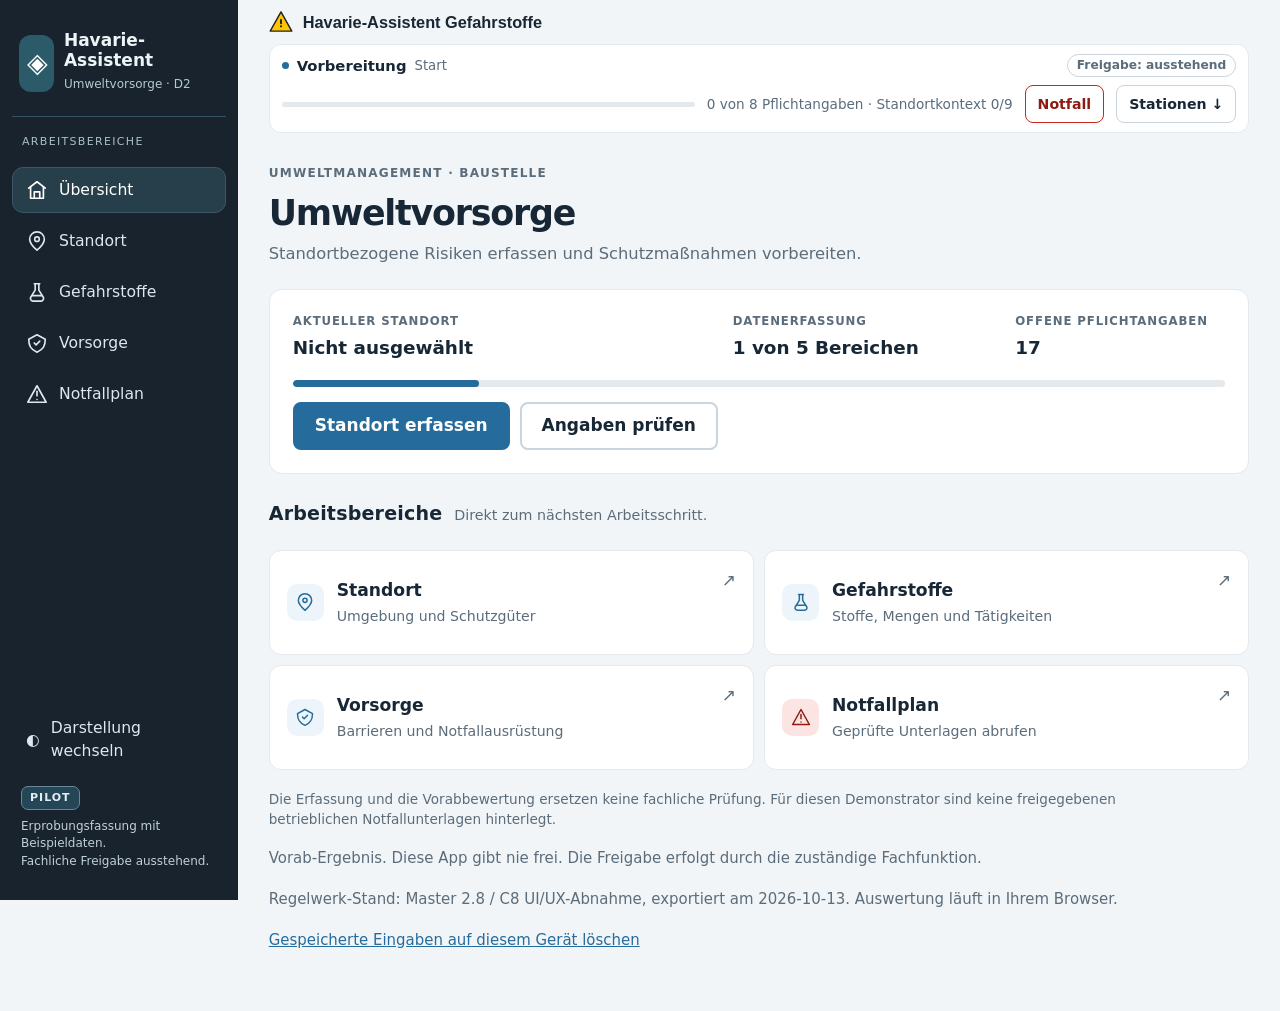
==== assistent-v3/index.html @ 1ba5af74 "Create isolated V3 workspace from technically closed V2 pilot" ====
<!doctype html>
<html lang="de">
<head>
<meta charset="utf-8">
<meta name="viewport" content="width=device-width, initial-scale=1">
<title>Havarie-Assistent Gefahrstoffe</title>
<meta name="description" content="Gefahrstoff-Check vor dem Einsatz auf der Baustelle: Fragen beantworten, Vorab-Ergebnis erhalten. Beispieldaten, keine Freigabe.">
<meta name="robots" content="noindex">
<meta name="color-scheme" content="light dark">
<meta http-equiv="Content-Security-Policy" content="default-src 'none'; script-src 'self' file:; style-src 'self' file: 'unsafe-inline'; img-src 'self' file: data:; connect-src 'self' file:; base-uri 'none'; form-action 'none'">
<link rel="icon" href="data:image/svg+xml,%3Csvg xmlns='http://www.w3.org/2000/svg' viewBox='0 0 100 100'%3E%3Cpath d='M50 8L95 88H5Z' fill='%23FFC500' stroke='%231B1F23' stroke-width='6' stroke-linejoin='round'/%3E%3Crect x='46' y='38' width='8' height='21' rx='3' fill='%231B1F23'/%3E%3Ccircle cx='50' cy='68' r='4.6' fill='%231B1F23'/%3E%3C/svg%3E">
<link rel="stylesheet" href="assets/css/app.css">
<link rel="stylesheet" href="assets/css/industrial.css?v=premium-20261014">
<link rel="stylesheet" href="assets/css/report.css">
</head>
<body>
<div id="app" class="app">
  <aside class="industrial-sidebar" aria-label="Hauptnavigation">
    <div class="industrial-logo"><span class="industrial-logo__mark">◈</span><span><strong>Havarie-Assistent</strong><small>Umweltvorsorge · D2</small></span></div>
    <p class="industrial-nav-caption">ARBEITSBEREICHE</p>
    <nav class="industrial-side-nav" aria-label="Hauptbereiche">
      <button type="button" class="industrial-nav-item" data-act="go" data-to="start" aria-label="Übersicht"><svg aria-hidden="true" viewBox="0 0 24 24" fill="none" stroke="currentColor" stroke-linecap="round" stroke-linejoin="round" stroke-width="1.8"><path d="m3 10 9-7 9 7"/><path d="M5 9v12h14V9"/><path d="M9 21v-7h6v7"/></svg><span>Übersicht</span></button>
<button type="button" class="industrial-nav-item" data-act="go" data-to="ort" aria-label="Standort"><svg aria-hidden="true" viewBox="0 0 24 24" fill="none" stroke="currentColor" stroke-linecap="round" stroke-linejoin="round" stroke-width="1.8"><path d="M20 10c0 5-8 12-8 12S4 15 4 10a8 8 0 1 1 16 0Z"/><circle cx="12" cy="10" r="2.5"/></svg><span>Standort</span></button>
<button type="button" class="industrial-nav-item" data-act="go" data-to="stoff" aria-label="Gefahrstoffe"><svg aria-hidden="true" viewBox="0 0 24 24" fill="none" stroke="currentColor" stroke-linecap="round" stroke-linejoin="round" stroke-width="1.8"><path d="M9 3h6M10 3v7l-5 8a3 3 0 0 0 2.6 4h8.8a3 3 0 0 0 2.6-4l-5-8V3"/><path d="M7 16h10"/></svg><span>Gefahrstoffe</span></button>
<button type="button" class="industrial-nav-item" data-act="go" data-to="ausruestung" aria-label="Vorsorge"><svg aria-hidden="true" viewBox="0 0 24 24" fill="none" stroke="currentColor" stroke-linecap="round" stroke-linejoin="round" stroke-width="1.8"><path d="M12 22c7-3 9-7 9-14l-9-5-9 5c0 7 2 11 9 14Z"/><path d="m9 12 2 2 4-4"/></svg><span>Vorsorge</span></button>
<button type="button" class="industrial-nav-item" data-act="go" data-to="notfall" aria-label="Notfallplan"><svg aria-hidden="true" viewBox="0 0 24 24" fill="none" stroke="currentColor" stroke-linecap="round" stroke-linejoin="round" stroke-width="1.8"><path d="m12 3 10 18H2L12 3Z"/><path d="M12 9v5"/><path d="M12 18h.01"/></svg><span>Notfallplan</span></button>
    </nav>
    <div class="industrial-side-bottom">
      <button type="button" class="industrial-theme" data-act="theme-toggle" aria-label="Darstellung zwischen Hell und Dunkel wechseln">◐ <span>Darstellung wechseln</span></button>
      <div class="industrial-side-note" role="status"><span class="industrial-pilot-badge">PILOT</span><span>Erprobungsfassung mit Beispieldaten.<br>Fachliche Freigabe ausstehend.</span></div>
    </div>
  </aside>
  <div class="industrial-workspace">
    <div id="chrome"></div>
    <div id="status-dock" class="status-dock" role="region" aria-label="Ständiger Status und Stationsnavigation"></div>
    <main id="stage"><noscript><div class="noscript"><h2>JavaScript ist aus</h2><p>Der Havarie-Assistent läuft im Browser und braucht JavaScript. Bitte aktivieren Sie es und laden Sie die Seite neu.</p></div></noscript></main>
  <div id="live" class="vh" aria-live="polite"></div>
  </div>
  <nav class="industrial-bottom-nav" aria-label="Mobile Hauptnavigation">
    <button type="button" class="industrial-bottom-item" data-act="go" data-to="start" aria-label="Übersicht"><svg aria-hidden="true" viewBox="0 0 24 24" fill="none" stroke="currentColor" stroke-linecap="round" stroke-linejoin="round" stroke-width="1.8"><path d="m3 10 9-7 9 7"/><path d="M5 9v12h14V9"/><path d="M9 21v-7h6v7"/></svg><span>Übersicht</span></button>
<button type="button" class="industrial-bottom-item" data-act="go" data-to="ort" aria-label="Standort"><svg aria-hidden="true" viewBox="0 0 24 24" fill="none" stroke="currentColor" stroke-linecap="round" stroke-linejoin="round" stroke-width="1.8"><path d="M20 10c0 5-8 12-8 12S4 15 4 10a8 8 0 1 1 16 0Z"/><circle cx="12" cy="10" r="2.5"/></svg><span>Standort</span></button>
<button type="button" class="industrial-bottom-item" data-act="go" data-to="stoff" aria-label="Gefahrstoffe"><svg aria-hidden="true" viewBox="0 0 24 24" fill="none" stroke="currentColor" stroke-linecap="round" stroke-linejoin="round" stroke-width="1.8"><path d="M9 3h6M10 3v7l-5 8a3 3 0 0 0 2.6 4h8.8a3 3 0 0 0 2.6-4l-5-8V3"/><path d="M7 16h10"/></svg><span>Gefahrstoffe</span></button>
<button type="button" class="industrial-bottom-item" data-act="go" data-to="ausruestung" aria-label="Vorsorge"><svg aria-hidden="true" viewBox="0 0 24 24" fill="none" stroke="currentColor" stroke-linecap="round" stroke-linejoin="round" stroke-width="1.8"><path d="M12 22c7-3 9-7 9-14l-9-5-9 5c0 7 2 11 9 14Z"/><path d="m9 12 2 2 4-4"/></svg><span>Vorsorge</span></button>
<button type="button" class="industrial-bottom-item" data-act="go" data-to="notfall" aria-label="Notfallplan"><svg aria-hidden="true" viewBox="0 0 24 24" fill="none" stroke="currentColor" stroke-linecap="round" stroke-linejoin="round" stroke-width="1.8"><path d="m12 3 10 18H2L12 3Z"/><path d="M12 9v5"/><path d="M12 18h.01"/></svg><span>Notfallplan</span></button>
  </nav>
</div>
<script src="data/regelwerk.js"></script>
<script src="assets/js/icons.js"></script>
<script src="assets/js/engine.js"></script>
<script src="assets/js/content.js"></script>
<script src="assets/js/zip.js"></script>
<script src="assets/js/kataster.js"></script>
<script src="assets/js/ui.js"></script>
<script src="assets/js/app.js"></script>
<script src="assets/js/views-main.js"></script>
<script src="assets/js/views-stoff.js"></script>
<script src="assets/js/views-result.js"></script>
<script src="assets/js/industrial.js?v=premium-20261014"></script>
<script src="assets/js/report-audit.js"></script>
<script src="assets/js/report-controls.js"></script>
<script src="assets/js/boot.js"></script>
</body>
</html>
---- assistent-v3/assets/css/app.css ----
/* Havarie-Assistent Gefahrstoffe: Oberfläche als Baustellen-Einweisung.
   Farben folgen den Sicherheitsfarben (Warnung gelb, Verbot rot, Gebot blau, Rettung grün). Keine externen Dateien. */
:root {
  --concrete: #E3E5E7; --paper: #FFFFFF; --ink: #1B1F23; --ink-2: #4B535B; --line: #A9B0B7; --line-soft: #D3D7DB;
  --warn: #FFC500; --warn-bg: #FFF3BF; --warn-ink: #5C4700;
  --stop: #C8281E; --stop-bg: #FBE4E2; --stop-ink: #8E1B13;
  --info: #0A58A8; --info-bg: #E1EDF9; --info-ink: #08437F;
  --ok: #1B7F46; --ok-bg: #DDF1E4; --ok-ink: #14592F;
  --focus: #0A58A8; --shadow: 0 1px 0 rgba(27, 31, 35, .08);
  --font-head: Bahnschrift, "DIN Alternate", "Arial Narrow", "Roboto Condensed", "Helvetica Neue", Arial, sans-serif;
  --font-body: "Segoe UI", system-ui, -apple-system, "Helvetica Neue", Arial, sans-serif;
  --radius: 10px;
  color-scheme: light;
}
@media (prefers-color-scheme: dark) {
  :root:not([data-theme="light"]) {
    --concrete: #14171A; --paper: #1E2227; --ink: #ECEFF1; --ink-2: #AEB6BD; --line: #5A636B; --line-soft: #343B42;
    --warn-bg: #3A3000; --warn-ink: #FFD966; --stop: #E0463B; --stop-bg: #3C1512; --stop-ink: #FF9A91;
    --info: #3F8FE0; --info-bg: #10263F; --info-ink: #8EC2F7; --ok: #3DAA6B; --ok-bg: #11301F; --ok-ink: #7FD6A1;
    --focus: #7DB8F5; --shadow: none; color-scheme: dark;
  }
}
:root[data-theme="dark"] {
  --concrete: #14171A; --paper: #1E2227; --ink: #ECEFF1; --ink-2: #AEB6BD; --line: #5A636B; --line-soft: #343B42;
  --warn-bg: #3A3000; --warn-ink: #FFD966; --stop: #E0463B; --stop-bg: #3C1512; --stop-ink: #FF9A91;
  --info: #3F8FE0; --info-bg: #10263F; --info-ink: #8EC2F7; --ok: #3DAA6B; --ok-bg: #11301F; --ok-ink: #7FD6A1;
  --focus: #7DB8F5; --shadow: none; color-scheme: dark;
}

* { box-sizing: border-box; }
html { font-size: 17px; -webkit-text-size-adjust: 100%; }
body { margin: 0; background: var(--concrete); color: var(--ink); font: 1rem/1.5 var(--font-body); }
h1, h2, h3, h4 { font-family: var(--font-head); line-height: 1.15; margin: 0; letter-spacing: .01em; }
h1 { font-size: 2rem; } h2 { font-size: 1.6rem; } h3 { font-size: 1.2rem; } h4 { font-size: 1.05rem; }
p { margin: 0 0 .6rem; } ul, ol { margin: 0; padding-left: 1.2rem; }
button, input, select, textarea { font: inherit; color: inherit; }
a { color: var(--info); }
svg { display: block; }
.vh { position: absolute !important; width: 1px; height: 1px; margin: -1px; padding: 0; overflow: hidden; clip: rect(0 0 0 0); white-space: nowrap; border: 0; }
.muted { color: var(--ink-2); }
.small { font-size: .88rem; }
:focus-visible { outline: 3px solid var(--focus); outline-offset: 2px; }
[data-heading]:focus, [data-heading]:focus-visible { outline: none; }

.app { max-width: 980px; margin: 0 auto; padding: 0 16px 40px; }
.embed .app { padding-bottom: 16px; }

/* ---------- Persistente Statusleiste ---------- */
.status-dock {
  position: sticky;
  top: max(6px, env(safe-area-inset-top));
  z-index: 40;
  isolation: isolate;
  margin: 6px 0 14px;
  padding: 11px 14px;
  border: 1px solid var(--line);
  border-radius: 16px;
  background: var(--paper);
  box-shadow: 0 10px 32px rgba(11, 30, 45, .16);
  transition: padding .16s ease, border-radius .16s ease, box-shadow .16s ease;
}
.status-dock.is-compact { padding: 6px 11px; border-radius: 12px; box-shadow: 0 7px 20px rgba(11, 30, 45, .2); }
.dock__top, .dock__bottom { display: flex; gap: 10px; align-items: center; justify-content: space-between; min-width: 0; }
.dock__top { margin-bottom: 8px; }
.dock__identity { display: flex; flex: 1; align-items: center; gap: 8px; min-width: 0; }
.dock__identity strong { font-size: .95rem; overflow-wrap: anywhere; line-height: 1.2; }
.dock__dot { display: inline-block; flex: 0 0 9px; height: 9px; border-radius: 100%; background: var(--warn); box-shadow: 0 0 0 4px var(--warn-bg); }
.dock__step { color: var(--ink-2); font-size: .78rem; white-space: nowrap; }
.dock__safety { flex: none; color: var(--warn-ink); background: var(--warn-bg); border: 1px solid var(--warn); border-radius: 99px; padding: 3px 9px; font-size: .76rem; font-weight: 750; line-height: 1.2; }
.dock__bottom { gap: 12px; }
.dock__progress { flex: 1 1 auto; min-width: 38px; height: 9px; border-radius: 99px; overflow: hidden; background: var(--line-soft); }
.dock__progress span { display: block; height: 100%; min-width: 0; border-radius: inherit; background: var(--info); transition: width .2s ease; }
.dock__count { flex: none; color: var(--ink-2); font-size: .8rem; }
.dock__toggle { flex: none; min-height: 40px; padding: 6px 12px; border: 1px solid var(--line); background: var(--paper); border-radius: 10px; font-size: .83rem; font-weight: 700; cursor: pointer; }
.dock__toggle:hover { background: var(--info-bg); }
.dock__navigation { display: grid; grid-template-columns: repeat(3,minmax(0,1fr)); gap: 7px; margin-top: 11px; padding-top: 11px; border-top: 1px solid var(--line-soft); }
.dock__navigation[hidden] { display: none; }
.dock__link { display: flex; align-items: center; gap: 7px; text-align: left; min-width: 0; min-height: 42px; border: 1px solid var(--line); border-radius: 10px; background: var(--paper); padding: 7px 9px; cursor: pointer; font-size: .83rem; font-weight: 650; overflow-wrap: anywhere; }
.dock__link span { width: 23px; height: 23px; flex: 0 0 23px; border-radius: 50%; background: var(--line-soft); display: grid; place-items: center; font-size: .74rem; }
.dock__link span svg { width: 15px; height: 15px; }
.dock__link.is-done span { background: var(--ok-bg); color: var(--ok-ink); }
.dock__link[aria-current="step"] { border-color: var(--info); background: var(--info-bg); color: var(--info-ink); }
.dock__link--result { grid-column: auto; }
.status-dock.is-compact .dock__top { margin-bottom: 4px; }
.status-dock.is-compact .dock__step { display: none; }
.status-dock.is-compact .dock__progress { height: 5px; }
.status-dock.is-compact .dock__toggle { min-height: 34px; }
.embed .status-dock { top: max(3px, env(safe-area-inset-top)); }
@media(max-width:640px) {
  .status-dock { padding: 9px 11px; margin: 4px 0 10px; }
  .dock__safety { font-size: .7rem; padding: 3px 6px; }
  .dock__step { display: none; }
  .dock__count { display: none; }
  .dock__navigation { grid-template-columns: repeat(2,minmax(0,1fr)); }
  .dock__link { font-size: .79rem; padding: 7px; }
}
@media(max-width:360px) {
  .dock__identity strong { font-size: .82rem; }
  .dock__safety { font-size: .63rem; }
  .dock__toggle { padding: 6px 8px; }
}
/* Prevent narrow cards and long labels from overflowing their frames. */
#stage, .tafel, .tafel__body, .card, .q, .choice, .choice__body,
.choice__text, .sub-card, .sub-card__body, .equip, .summary, .banner {
  min-width: 0;
  overflow-wrap: anywhere;
}
#stage .q, #stage [data-heading] { scroll-margin-top: 130px; }
@media(max-width:640px) { #stage .q, #stage [data-heading] { scroll-margin-top: 110px; } }

/* ---------- Kopf ---------- */
.top { display: flex; align-items: center; gap: 12px; padding: 14px 0 10px; }
.brand { display: flex; align-items: center; gap: 10px; font-family: var(--font-head); font-weight: 700; font-size: 1.15rem; margin-right: auto; }
.brand svg { width: 34px; height: 34px; }
.embed .brand { font-size: 1rem; } .embed .top { padding-top: 8px; }
.chip { display: inline-flex; align-items: center; gap: 6px; padding: 3px 10px; border-radius: 999px; font-size: .85rem; font-weight: 600; border: 2px solid var(--line); background: var(--paper); }
.chip svg { width: 16px; height: 16px; }
.chip--warn { background: var(--warn-bg); border-color: var(--warn); color: var(--warn-ink); }
.chip--stop { background: var(--stop-bg); border-color: var(--stop); color: var(--stop-ink); }
.chip--info { background: var(--info-bg); border-color: var(--info); color: var(--info-ink); }
.chip--ok { background: var(--ok-bg); border-color: var(--ok); color: var(--ok-ink); }
.banner { background: var(--warn-bg); border: 2px solid var(--warn); color: var(--warn-ink); border-radius: var(--radius); padding: 8px 12px; font-size: .92rem; margin-bottom: 12px; display: flex; gap: 10px; align-items: flex-start; }
.banner svg { width: 22px; height: 22px; flex: none; margin-top: 1px; }
.banner--stop { background: var(--stop-bg); border-color: var(--stop); color: var(--stop-ink); }

/* ---------- Laufkarte (Fortschritt) ---------- */
.route { background: var(--paper); border: 2px solid var(--line); border-radius: var(--radius); padding: 12px 14px 14px; margin-bottom: 14px; box-shadow: var(--shadow); }
.route__now { display: flex; align-items: baseline; justify-content: space-between; gap: 8px; margin-bottom: 8px; font-family: var(--font-head); font-weight: 700; }
.route__now span:last-child { font-family: var(--font-body); font-weight: 600; font-size: .9rem; color: var(--ink-2); }
.stripes { height: 14px; border-radius: 3px; background: var(--line-soft); overflow: hidden; border: 2px solid var(--ink); }
.stripes > i { display: block; height: 100%; background: repeating-linear-gradient(-45deg, #FFC500 0 10px, #1B1F23 10px 20px); transition: width .25s ease; }
.route__list { list-style: none; padding: 0; margin: 10px 0 0; display: none; grid-template-columns: repeat(6, 1fr); gap: 4px; counter-reset: st; }
.route__list li { display: contents; }
.route__btn { background: none; border: 0; padding: 4px 2px; cursor: pointer; text-align: center; font-size: .82rem; line-height: 1.2; color: var(--ink-2); border-radius: 6px; }
.route__btn b { display: grid; place-items: center; width: 28px; height: 28px; margin: 0 auto 3px; border-radius: 50%; border: 2px solid var(--line); background: var(--paper); font-family: var(--font-head); color: var(--ink); }
.route__btn[aria-current="step"] { color: var(--ink); font-weight: 700; }
.route__btn[aria-current="step"] b { background: var(--info); border-color: var(--info); color: #fff; }
.route__btn.is-done b { background: var(--ok); border-color: var(--ok); color: #fff; }
.route__btn:disabled { cursor: default; opacity: .6; }
@media (min-width: 620px) { .route__list { display: grid; } }

/* ---------- Tafeln (Stationen) ---------- */
.tafel { background: var(--paper); border: 2px solid var(--line); border-radius: var(--radius); box-shadow: var(--shadow); overflow: hidden; margin-bottom: 14px; }
.tafel__head { display: flex; gap: 14px; align-items: center; padding: 16px; border-bottom: 2px solid var(--line-soft); }
.tafel__head > svg { width: 54px; height: 54px; flex: none; }
.tafel__head h2 { margin-bottom: 4px; }
.tafel__head p { margin: 0; color: var(--ink-2); }
.tafel__body { padding: 8px 16px 16px; }

.q { border: 0; margin: 0; padding: 14px 0 6px; min-width: 0; }
.q + .q { border-top: 1px solid var(--line-soft); }
.q legend { padding: 0; float: left; width: 100%; font-family: var(--font-head); font-weight: 700; font-size: 1.2rem; line-height: 1.2; margin-bottom: 4px; }
.q__help { clear: both; color: var(--ink-2); margin-bottom: 10px; font-size: .95rem; }
.q__state { float: right; margin-left: 8px; }
.q.is-missing .q__err { display: block; }
.q__err { display: none; color: var(--stop-ink); font-weight: 600; margin: 8px 0 0; }
.q.is-missing { border-left: 5px solid var(--stop); padding-left: 12px; }

.choices { display: grid; gap: 10px; grid-template-columns: repeat(auto-fit, minmax(170px, 1fr)); clear: both; }
.choices--text { grid-template-columns: repeat(auto-fit, minmax(150px, 1fr)); }
.choice { position: relative; display: block; cursor: pointer; }
.choice input { position: absolute; opacity: 0; inset: 0; width: 100%; height: 100%; margin: 0; cursor: pointer; }
.choice__body { display: flex; flex-direction: column; height: 100%; border: 2px solid var(--line); border-radius: var(--radius); background: var(--paper); overflow: hidden; transition: border-color .12s, box-shadow .12s; }
.choice__body > svg:first-child { width: 100%; height: auto; aspect-ratio: 16 / 10; object-fit: cover; border-bottom: 2px solid var(--line-soft); }
.choice__text { padding: 10px 12px 12px; min-height: 60px; }
.choice__title { font-weight: 700; display: block; }
.choice__sub { display: block; font-size: .86rem; color: var(--ink-2); margin-top: 2px; }
.choice__check { position: absolute; top: 8px; right: 8px; width: 28px; height: 28px; border-radius: 50%; background: var(--info); color: #fff; display: none; place-items: center; box-shadow: 0 0 0 2px #fff; }
.choice__check svg { width: 18px; height: 18px; }
.choice:hover .choice__body { border-color: var(--ink-2); }
.choice input:checked + .choice__body { border-color: var(--info); box-shadow: 0 0 0 3px var(--info); }
.choice input:checked ~ .choice__check { display: grid; }
.choice input:focus-visible + .choice__body { outline: 3px solid var(--focus); outline-offset: 3px; }
.choice--unclear input:checked + .choice__body { border-color: var(--warn-ink); box-shadow: 0 0 0 3px var(--warn); }
.choice--unclear input:checked ~ .choice__check { background: var(--warn); color: #1B1F23; }
.choice--row .choice__body { flex-direction: row; align-items: center; }
.choice--row .choice__body > svg:first-child { width: 64px; flex: none; border: 0; padding: 6px; aspect-ratio: auto; }

.chips { display: flex; flex-wrap: wrap; gap: 8px; }
.chipbtn { position: relative; }
.chipbtn input { position: absolute; opacity: 0; inset: 0; width: 100%; height: 100%; margin: 0; cursor: pointer; }
.chipbtn span { display: inline-flex; align-items: center; gap: 6px; min-height: 44px; padding: 8px 14px; border: 2px solid var(--line); border-radius: 999px; background: var(--paper); font-weight: 600; }
.chipbtn input:checked + span { background: var(--info); border-color: var(--info); color: #fff; }
.chipbtn input:focus-visible + span { outline: 3px solid var(--focus); outline-offset: 2px; }

.field { display: grid; gap: 4px; margin-bottom: 10px; }
.field label { font-weight: 700; }
.field input[type="text"], .field input[type="number"], .field input[type="date"], .field select, .field textarea, .search {
  width: 100%; min-height: 48px; padding: 8px 12px; border: 2px solid var(--line); border-radius: 8px; background: var(--paper);
}
.field input:focus, .field select:focus, .search:focus { border-color: var(--info); outline: 3px solid color-mix(in srgb, var(--focus) 35%, transparent); outline-offset: 0; }
.row2 { display: grid; gap: 12px; grid-template-columns: repeat(auto-fit, minmax(210px, 1fr)); }

button.chipbtn--btn { min-height: 44px; padding: 8px 14px; border: 2px solid var(--line); border-radius: 999px; background: var(--paper); font-weight: 600; cursor: pointer; }
button.chipbtn--btn[aria-pressed="true"] { background: var(--info); border-color: var(--info); color: #fff; }
.choice__body { color: var(--ink); }

/* ---------- Buttons ---------- */
.btn { display: inline-flex; align-items: center; justify-content: center; gap: 8px; min-height: 48px; padding: 8px 20px; border-radius: 8px; border: 2px solid var(--ink); background: var(--paper); font-weight: 700; cursor: pointer; text-decoration: none; color: var(--ink); }
.btn svg { width: 20px; height: 20px; }
.btn:hover { background: var(--line-soft); }
.btn--primary { background: var(--info); border-color: var(--info); color: #fff; }
.btn--primary:hover { background: #084A8F; }
.btn--quiet { border-color: var(--line); font-weight: 600; }
.btn--danger { border-color: var(--stop); color: var(--stop-ink); }
.btn--sm { min-height: 40px; padding: 4px 14px; font-size: .92rem; }
.btn[disabled] { opacity: .5; cursor: not-allowed; }
.actions { display: flex; flex-wrap: wrap; gap: 10px; justify-content: space-between; align-items: center; margin-top: 4px; }
.actions__right { display: flex; gap: 10px; flex-wrap: wrap; margin-left: auto; }
.hint { color: var(--ink-2); font-size: .92rem; margin: 6px 0 0; }
.sticky .actions-bar { position: sticky; bottom: 0; background: var(--concrete); padding: 10px 0; border-top: 2px solid var(--line); margin-top: 10px; z-index: 5; }

/* ---------- Lernkarten (Mehr dazu) ---------- */
.learn { margin: 8px 0 4px; border: 2px solid var(--info); border-radius: var(--radius); background: var(--info-bg); clear: both; }
.learn > summary { cursor: pointer; padding: 10px 14px; font-weight: 700; color: var(--info-ink); list-style: none; display: flex; gap: 8px; align-items: center; min-height: 44px; }
.learn > summary::-webkit-details-marker { display: none; }
.learn > summary svg { width: 20px; height: 20px; flex: none; }
.learn > summary .chev { margin-left: auto; transition: transform .15s; }
.learn[open] > summary .chev { transform: rotate(180deg); }
.learn__body { padding: 4px 14px 14px; display: grid; gap: 10px; }
.learn__fig { display: flex; gap: 10px; align-items: center; flex-wrap: wrap; }
.learn__fig svg { width: 84px; height: 84px; }
.learn__fig svg.wide { width: min(100%, 300px); height: auto; border-radius: 8px; border: 2px solid var(--line-soft); }
.learn__fig svg.sm { width: 56px; height: 56px; }
.learn__lead { font-weight: 600; margin: 0; }
.learn ul { display: grid; gap: 4px; }
.learn__remember { border-left: 5px solid var(--warn); background: var(--paper); padding: 8px 12px; border-radius: 0 8px 8px 0; font-weight: 600; margin: 0; }
.learn__links { font-size: .92rem; margin: 0; padding-left: 1.1rem; }
.glist { list-style: none; padding: 0; display: grid; gap: 8px !important; }
.glist li { display: flex; gap: 10px; align-items: center; background: var(--paper); border-radius: 8px; padding: 6px 10px; }
.glist svg { width: 48px; height: 48px; flex: none; }
.glist b { display: block; }

/* ---------- Start ---------- */
.hero { background: var(--paper); border: 2px solid var(--line); border-radius: var(--radius); overflow: hidden; margin-bottom: 14px; box-shadow: var(--shadow); }
.hero__stripe { height: 14px; background: repeating-linear-gradient(-45deg, #FFC500 0 14px, #1B1F23 14px 28px); }
.hero__grid { display: grid; gap: 18px; padding: 18px 16px 18px; }
.hero__fence { position: relative; border-radius: 8px; overflow: hidden; min-height: 150px; border: 2px solid var(--line-soft); }
.hero__fence > svg { width: 100%; height: 100%; position: absolute; inset: 0; object-fit: cover; }
.hero__signs { position: relative; display: flex; gap: 6px; justify-content: center; align-items: flex-end; height: 100%; padding: 10px 6px 14px; flex-wrap: wrap; }
.hero__signs svg { width: 22%; min-width: 64px; max-width: 100px; filter: drop-shadow(0 2px 0 rgba(0, 0, 0, .25)); }
.hero__signs svg:nth-child(odd) { transform: translateY(-8px) rotate(-3deg); } .hero__signs svg:nth-child(even) { transform: rotate(3deg); }
.hero h1 { margin-bottom: 8px; }
.hero__lead { font-size: 1.1rem; max-width: 52ch; }
.steps { display: grid; gap: 6px; margin: 12px 0 16px; padding-left: 1.4rem; max-width: 52ch; }
.process-phases { display: flex; flex-wrap: wrap; align-items: center; gap: 7px; margin: 13px 0 8px; }
.process-phases span { display: inline-flex; align-items: center; gap: 6px; min-height: 34px; padding: 6px 9px; border: 1px solid var(--line-soft); background: var(--concrete); border-radius: 9px; font-size: .78rem; font-weight: 650; line-height: 1.2; overflow-wrap: anywhere; }
.process-phases b { color: var(--info-ink); font-family: var(--font-head); }
.hero__cta { display: flex; gap: 10px; flex-wrap: wrap; }
@media (min-width: 760px) { .hero__grid { grid-template-columns: 1.25fr 1fr; align-items: center; padding: 22px 22px; } .hero__fence { min-height: 260px; } }

/* ---------- Stoffe ---------- */
.subst { display: grid; gap: 10px; }
.sub-card { position: relative; }
.sub-card input { position: absolute; opacity: 0; inset: 0; width: 100%; height: 100%; margin: 0; cursor: pointer; }
.sub-card__body { display: grid; grid-template-columns: 84px minmax(0, 1fr); gap: 6px 12px; padding: 10px 12px; border: 2px solid var(--line); border-radius: var(--radius); background: var(--paper); align-items: start; }
.sub-card input:checked + .sub-card__body { border-color: var(--info); box-shadow: 0 0 0 3px var(--info); }
.sub-card input:focus-visible + .sub-card__body { outline: 3px solid var(--focus); outline-offset: 3px; }
.signs { display: flex; gap: 4px; flex-wrap: wrap; align-content: flex-start; width: 84px; min-height: 42px; }
.q, .choice, .chipbtn, .equip, .sub-item, .imp-row { scroll-margin-bottom: 110px; scroll-margin-top: 12px; }
.signs svg { width: 38px; height: 38px; }
.signs .nosign { font-size: .78rem; color: var(--ink-2); line-height: 1.2; align-self: center; }
.sub-card__title { font-weight: 700; display: block; }
.badges { display: flex; flex-wrap: wrap; gap: 6px; margin-top: 4px; }
.sub-card__meta { font-size: .88rem; color: var(--ink-2); }
.sub-card__remove { position: relative; z-index: 2; }
.group-title { margin: 14px 0 6px; }
.panel { border: 2px dashed var(--line); border-radius: var(--radius); padding: 14px; margin: 12px 0; background: var(--paper); }
.panel--solid { border-style: solid; border-color: var(--info); }
.dropzone { border: 2px dashed var(--info); border-radius: var(--radius); background: var(--info-bg); padding: 18px; text-align: center; }
.dropzone.is-over { background: var(--paper); border-style: solid; }
.maptable { width: 100%; border-collapse: collapse; font-size: .92rem; }
.maptable th, .maptable td { text-align: left; padding: 6px 8px; border-bottom: 1px solid var(--line-soft); vertical-align: top; }
.maptable select { min-height: 40px; max-width: 100%; border: 2px solid var(--line); border-radius: 8px; background: var(--paper); padding: 4px 8px; }
.tablewrap { overflow-x: auto; max-width: 100%; }
.imp-list { display: grid; gap: 6px; max-height: 420px; overflow: auto; padding: 2px; }
.imp-row { display: grid; grid-template-columns: auto minmax(0, 1fr); overflow-wrap: anywhere; gap: 10px; align-items: center; padding: 8px 10px; border: 2px solid var(--line-soft); border-radius: 8px; background: var(--paper); }
.imp-row input[type="checkbox"] { width: 24px; height: 24px; accent-color: var(--info); }
.imp-row .signs { width: auto; min-height: 0; } .imp-row .signs svg { width: 28px; height: 28px; }

/* ---------- Ausrüstung ---------- */
.equip { border: 2px solid var(--line); border-radius: var(--radius); padding: 12px; margin-bottom: 10px; background: var(--paper); }
.equip__head { display: flex; gap: 12px; align-items: flex-start; margin-bottom: 8px; }
.equip__head > svg { width: 44px; height: 44px; flex: none; color: var(--ink); }
.equip__head b { font-size: 1.05rem; display: block; }
.equip.is-missing { border-color: var(--stop); }
.sub-q { margin-top: 10px; padding-top: 10px; border-top: 1px dashed var(--line-soft); }
.stepper { display: inline-flex; align-items: center; gap: 6px; }
.stepper button { width: 44px; height: 44px; border-radius: 8px; border: 2px solid var(--ink); background: var(--paper); font-size: 1.3rem; font-weight: 700; cursor: pointer; }
.stepper output { min-width: 2ch; text-align: center; font-weight: 700; font-size: 1.1rem; }

/* ---------- Prüfen & Ergebnis ---------- */
.checklist { list-style: none; padding: 0; display: grid; gap: 8px; }
.checklist li { display: flex; gap: 12px; align-items: center; padding: 10px 12px; border: 2px solid var(--line-soft); border-radius: 8px; background: var(--paper); }
.checklist li.ok { border-color: var(--ok); } .checklist li.open { border-color: var(--warn); background: var(--warn-bg); }
.tick { width: 28px; height: 28px; border-radius: 50%; display: grid; place-items: center; flex: none; background: var(--warn); color: #1B1F23; font-weight: 800; }
.ok .tick { background: var(--ok); color: #fff; } .tick svg { width: 18px; height: 18px; }
.checklist .btn { margin-left: auto; }
.summary { display: grid; gap: 6px 16px; grid-template-columns: max-content minmax(0, 1fr); margin: 0; }
.summary dt { color: var(--ink-2); } .summary dd { margin: 0; font-weight: 600; overflow-wrap: anywhere; }
@media (max-width: 520px) { .summary { grid-template-columns: 1fr; } .summary dd { margin-bottom: 6px; } }

.verdict { display: grid; grid-template-columns: auto minmax(0, 1fr); gap: 16px; align-items: center; padding: 16px; border-radius: var(--radius); border: 3px solid var(--ink); background: var(--paper); margin-bottom: 14px; }
.verdict > svg { width: 84px; height: 84px; }
.verdict h2 { font-size: 1.75rem; margin-bottom: 6px; }
.verdict p { margin: 0; }
.verdict--stop { border-color: var(--stop); background: var(--stop-bg); } .verdict--warn { border-color: var(--warn); background: var(--warn-bg); } .verdict--info { border-color: var(--info); background: var(--info-bg); }
.verdict__note { grid-column: 1 / -1; font-size: .92rem; border-top: 2px solid var(--line-soft); padding-top: 8px; margin-top: 2px; font-weight: 600; }
@media (max-width: 480px) { .verdict { grid-template-columns: 1fr; } .verdict > svg { width: 64px; height: 64px; } }

.card { background: var(--paper); border: 2px solid var(--line); border-radius: var(--radius); padding: 14px 16px; margin-bottom: 14px; box-shadow: var(--shadow); }
.card > h3 { margin-bottom: 10px; }
.todo { list-style: none; padding: 0; display: grid; grid-template-columns: minmax(0, 1fr); gap: 8px; }
.todo li { display: grid; grid-template-columns: auto minmax(0, 1fr) auto; overflow-wrap: anywhere; gap: 10px; align-items: center; padding: 10px 12px; border-radius: 8px; border: 2px solid var(--line-soft); background: var(--paper); }
.todo li.is-block { border-color: var(--stop); background: var(--stop-bg); }
.todo li.is-warn { border-color: var(--warn); background: var(--warn-bg); }
.todo .sign { width: 34px; height: 34px; }
.todo b { display: block; }
.ordered { padding-left: 1.4rem; display: grid; gap: 6px; }
.measure { border: 2px solid var(--line-soft); border-radius: 8px; padding: 10px 12px; margin-bottom: 8px; background: var(--paper); }
.measure h4 { margin-bottom: 4px; }
.measure dl { display: grid; grid-template-columns: max-content minmax(0, 1fr); overflow-wrap: anywhere; gap: 2px 12px; margin: 6px 0 0; font-size: .92rem; }
.measure dt { color: var(--ink-2); } .measure dd { margin: 0; }
.measure--no { border-style: dashed; }
.reasons { margin: 6px 0 0; font-size: .92rem; color: var(--ink-2); }
details.more > summary { cursor: pointer; font-weight: 700; min-height: 44px; display: flex; align-items: center; }
.footer { margin-top: 18px; font-size: .88rem; color: var(--ink-2); display: grid; gap: 8px; }
.footer__links { display: flex; gap: 14px; flex-wrap: wrap; }
.footer button { background: none; border: 0; padding: 0; text-decoration: underline; cursor: pointer; color: var(--info); font-size: inherit; }
.toast { position: fixed; left: 50%; bottom: 20px; transform: translateX(-50%); background: var(--ink); color: var(--paper); padding: 10px 16px; border-radius: 8px; font-weight: 600; z-index: 50; max-width: 90vw; }
.embed .toast { position: absolute; top: 12px; bottom: auto; }
.noscript { padding: 24px; max-width: 640px; margin: 40px auto; background: var(--paper); border: 3px solid var(--stop); border-radius: var(--radius); }

@media (prefers-reduced-motion: reduce) { * { transition: none !important; animation: none !important; } }
@media (forced-colors: active) { .choice input:checked + .choice__body, .sub-card input:checked + .sub-card__body { outline: 4px solid Highlight; } }

/* ---------- Druck ---------- */
@media print {
  :root, :root[data-theme="dark"] { --concrete: #fff; --paper: #fff; --ink: #000; --ink-2: #333; --line: #888; --line-soft: #bbb; }
  body { background: #fff; font-size: 11pt; }
  .route, .actions, .actions-bar, .footer button, .btn, .toast, .no-print, .learn > summary .chev { display: none !important; }
  .app { max-width: none; padding: 0; }
  .card, .verdict, .measure { break-inside: avoid; box-shadow: none; }
  .learn { display: none; }
  a { color: inherit; text-decoration: none; }
}
---- assistent-v3/assets/css/industrial.css ----
/* Modern Industrial UI – presentation only, no rule engine modifications */
:root {--concrete:#f2f5f7;--paper:#fff;--ink:#172735;--ink-2:#5b6c7b;--line:#c9d4dd;--line-soft:#e4e9ee;--info:#256c9c;--info-bg:#edf5fa;--info-ink:#174d70;--radius:14px;--industrial-side:238px}
:root[data-theme="dark"] {--concrete:#151c23;--paper:#202c36;--ink:#f1f5f8;--ink-2:#b0c0cd;--line:#506271;--line-soft:#394954;--info:#8abce1;--info-bg:#253e50;--info-ink:#c0e3f9}
*{min-width:0}
body{background:var(--concrete)}
.app{max-width:1600px;padding:0;display:grid;grid-template-columns:var(--industrial-side) minmax(0,1fr);align-items:start}
.industrial-workspace{min-width:0;padding:0 clamp(12px,2.3vw,34px) 60px}
.industrial-sidebar{position:sticky;top:0;height:100dvh;background:#152d3b;color:#ecf4f8;padding:24px 14px;display:flex;flex-direction:column;gap:17px}
.industrial-logo{display:flex;align-items:center;gap:10px;padding:9px 7px 20px;border-bottom:1px solid #365365}
.industrial-logo__mark{background:#2b5a68;color:#fff;border-radius:12px;padding:8px;font-size:27px}
.industrial-logo strong{display:block;line-height:1.15;overflow-wrap:anywhere}.industrial-logo small{color:#b3c9d4;font-size:12px}
.industrial-nav-caption{font-size:11px;color:#a9c0cb;letter-spacing:.12em;margin:0 10px}
.industrial-side-nav{display:grid;gap:5px}
.industrial-nav-item,.industrial-theme{width:100%;display:flex;align-items:center;gap:12px;min-height:49px;padding:10px 13px;border:1px solid transparent;border-radius:11px;background:transparent;color:#dbe8ef;cursor:pointer;text-align:left;font-size:.92rem;font-weight:650}
.industrial-nav-item svg{width:22px;height:22px;flex:none}
.industrial-nav-item[aria-current=page]{background:#31566a;border-color:#587d8f;color:#fff}
.industrial-nav-item:hover,.industrial-theme:hover{background:#25485c}
.industrial-side-bottom{margin-top:auto}.industrial-side-note{font-size:12px;color:#bfd0d8;margin:12px 9px}
.industrial-bottom-nav{display:none}
.status-dock{top:8px;box-shadow:0 12px 26px #162e3c1d;border-color:var(--line-soft);border-radius:17px}
.top{padding-top:18px}.brand{font-size:1.08rem}
.tafel,.card,.hero,.status-dock,.verdict{box-shadow:0 5px 22px #213d5210;border-color:var(--line-soft)}
.tafel__body{padding:10px clamp(12px,2vw,24px) 22px}
.q{padding:18px 0 14px}
.choice__body,.sub-card__body,.equip{border-color:var(--line-soft)}
.choice__body{border-radius:12px}
.choice__body>svg:first-child{max-height:160px}
.choice__text{height:auto;min-height:52px}
.choice__title,.choice__sub,.tafel__head p,.banner,.hint,.dock__identity strong{overflow-wrap:anywhere;word-break:normal}
input,select,textarea,button{max-width:100%}
.industrial-phases{display:grid;grid-template-columns:repeat(3,minmax(0,1fr));gap:10px}
.industrial-phase{border:1px solid var(--line-soft);padding:13px;border-radius:12px;background:var(--paper)}
.industrial-phase strong{display:block;font-size:1rem;margin-bottom:4px}
.industrial-phase p{font-size:.85rem;color:var(--ink-2)}
.industrial-overview{display:grid;grid-template-columns:repeat(2,minmax(0,1fr));gap:12px}
.industrial-overview .card{margin:0}
.industrial-overview .wide{grid-column:1/-1}
.industrial-emergency{border:2px solid var(--stop);border-radius:16px;padding:16px;background:var(--paper);margin-bottom:14px}
.industrial-emergency h2{margin-bottom:10px}
.industrial-emergency .emergency-tag{display:inline-flex;background:var(--stop-bg);color:var(--stop-ink);border-radius:30px;padding:5px 10px;font-weight:700;margin-bottom:10px}
.industrial-emergency .not-verified{padding:14px;background:var(--warn-bg);border-radius:11px;margin:12px 0;overflow-wrap:anywhere}
.industrial-emergency dl{display:grid;grid-template-columns:160px minmax(0,1fr);gap:10px}
.industrial-emergency dt{color:var(--ink-2);font-weight:700}
.industrial-emergency dd{margin:0;overflow-wrap:anywhere}
.industrial-quick-emergency{border-color:var(--stop)!important;color:var(--stop-ink)!important;font-weight:750}
.industrial-status-detail{font-size:.76rem;color:var(--ink-2);overflow-wrap:anywhere}
.industrial-search{width:100%;min-height:50px}
#stage .q,#stage [data-heading]{scroll-margin-top:145px}
@media(min-width:1200px){.industrial-workspace #stage{max-width:1100px;margin:auto}}
@media(max-width:900px){.app{display:block}.industrial-sidebar{display:none}.industrial-workspace{padding:0 14px 115px}.industrial-bottom-nav{position:fixed;z-index:70;left:0;right:0;bottom:0;display:grid;grid-template-columns:repeat(5,minmax(0,1fr));gap:2px;padding:6px max(5px,env(safe-area-inset-right)) max(8px,env(safe-area-inset-bottom)) max(5px,env(safe-area-inset-left));background:var(--paper);border-top:1px solid var(--line);box-shadow:0 -8px 22px #0002}.industrial-bottom-item{display:grid;justify-items:center;align-content:center;gap:4px;min-height:59px;padding:5px 1px;background:transparent;color:var(--ink-2);border:0;border-radius:9px;font-size:clamp(10px,2.4vw,12px);font-weight:700;cursor:pointer}.industrial-bottom-item svg{width:21px;height:21px}.industrial-bottom-item[aria-current=page]{background:var(--info-bg);color:var(--info-ink)}.industrial-bottom-item[data-to=notfall]{color:var(--stop-ink)}.status-dock{top:4px}.industrial-phases{grid-template-columns:1fr}.industrial-overview{grid-template-columns:1fr}.industrial-emergency dl{grid-template-columns:1fr}}
@media(max-width:440px){.industrial-workspace{padding:0 10px 108px}.industrial-bottom-item{font-size:10px}.industrial-bottom-item svg{width:20px;height:20px}.dock__navigation{max-height:42vh;overflow-y:auto}.brand svg{width:25px;height:25px}}
@media(prefers-reduced-motion:reduce){*,*:before,*:after{animation:none!important;transition:none!important}}
@media print{.industrial-sidebar,.industrial-bottom-nav,.industrial-quick-emergency{display:none!important}.app{display:block}.industrial-workspace{padding:0}}

/* Optional, unverified site references – compact and legible on mobile. */
.p2-documentation{margin:16px 0;border:1px solid var(--line-soft);border-radius:12px;background:var(--paper);overflow:hidden}
.p2-documentation>summary{min-height:52px;padding:13px 16px;cursor:pointer;display:flex;align-items:center;flex-wrap:wrap;gap:8px;font-weight:700;overflow-wrap:anywhere}
.p2-documentation>summary small{font-size:.78rem;color:var(--ink-2);font-weight:500}
.p2-documentation .p2-grid{display:grid;grid-template-columns:repeat(2,minmax(0,1fr));gap:10px 15px;padding:14px 16px}
.p2-documentation .hint{padding:0 16px 14px}
.p2-scenarios{padding:14px 16px}
.p2-scenarios .chipbtn{min-width:0;max-width:100%}
.p2-scenarios .chipbtn span{white-space:normal;overflow-wrap:anywhere;line-height:1.3}
@media(max-width:640px){.p2-documentation .p2-grid{grid-template-columns:1fr}}


/* Embedded auto-height frames scroll in the hosting page, not inside the frame.
   A fixed bottom bar would be placed at the bottom of the (possibly huge) iframe
   viewport and can become unreachable. Bring navigation into document flow. */
@media(max-width:900px) {
  .embed .app {display:flex;flex-direction:column}
  .embed .industrial-workspace {order:2;width:100%;padding-bottom:20px}
  .embed .industrial-bottom-nav {
    order:1;position:relative;inset:auto;bottom:auto;top:auto;
    width:100%;box-shadow:none;border-top:0;border-bottom:1px solid var(--line);
    padding:6px max(6px,env(safe-area-inset-right)) 7px max(6px,env(safe-area-inset-left));
  }
}

/* Low-key pilot label in the sidebar; no prominent warning tile. */
.industrial-side-note{display:flex;align-items:flex-start;flex-wrap:wrap;gap:8px;line-height:1.45}
.industrial-pilot-badge{display:inline-flex;align-items:center;padding:3px 8px;border:1px solid #668899;border-radius:7px;letter-spacing:.09em;font-size:11px;font-weight:800;color:#e3eff4;background:#244656}
.status-dock .dock__safety{color:var(--ink-2);background:var(--paper);border-color:var(--line);font-weight:650}

/* Premium Industrial system: reduced contrast between nested surfaces. */
:root[data-theme="dark"] {--concrete:#111820;--paper:#21313d;--ink:#f1f5f7;--ink-2:#b4c4ce;--line:#40515d;--line-soft:#344550;--info:#87b6d2;--info-bg:#2b4251;--info-ink:#c9e7f5;--font-body:Inter,"Segoe UI",system-ui,sans-serif;--font-head:Inter,"Segoe UI",system-ui,sans-serif;--radius:12px;--focus:#b2daf2;color-scheme:dark}
:root[data-theme="dark"] .industrial-sidebar{background:#18232d}
html:not([data-theme="light"]) .industrial-sidebar{background:#18232d}
:root[data-theme="dark"] body{background:var(--concrete)}
:root[data-theme="dark"] .card,:root[data-theme="dark"] .tafel,:root[data-theme="dark"] .status-dock{box-shadow:none}
.industrial-sidebar{padding:22px 12px 18px}
.industrial-nav-item,.industrial-theme{font-weight:540;min-height:46px;gap:11px}
.industrial-nav-item[aria-current=page]{background:#273e4b;border-color:#3b5666}
.industrial-nav-item:hover{background:#263945}
.industrial-side-note{font-weight:400}
.industrial-workspace{padding-left:clamp(12px,2.4vw,32px);padding-right:clamp(12px,2.4vw,32px)}
#chrome .top{padding:10px 0 6px}
#chrome .brand{font-size:.96rem;font-weight:590}
#chrome .brand svg{width:24px;height:24px}
.status-dock{margin:4px 0 18px;padding:9px 12px;border-radius:12px;box-shadow:none}
.status-dock.is-compact{padding:5px 10px;border-radius:10px;box-shadow:0 4px 12px #0001}
.status-dock .dock__dot{width:7px;height:7px;flex-basis:7px;box-shadow:none;background:var(--info)}
.status-dock .dock__identity strong{font-weight:630;font-size:.87rem}
.status-dock .dock__safety{font-size:.72rem}
.status-dock .dock__progress{height:5px}
.status-dock .dock__toggle{border-radius:8px;font-weight:570;min-height:38px}
.tafel,.card{box-shadow:none;border-width:1px}
.tafel__head h2,.card h2{font-size:1.2rem;letter-spacing:-.02em}
button.btn{font-weight:590}
.premium-overview{max-width:1070px;margin:0 auto}
.premium-page-head{padding:13px 0 22px}
.premium-eyebrow{font-size:.71rem;font-weight:670;letter-spacing:.1em;color:var(--ink-2);margin-bottom:11px}
.premium-page-head h1{font:660 clamp(1.7rem,3vw,2.05rem)/1.2 var(--font-body);letter-spacing:-.034em;margin-bottom:7px}
.premium-page-head>p:last-child{color:var(--ink-2);font-size:.96rem;margin-bottom:0}
.premium-context{background:var(--paper);border:1px solid var(--line-soft);border-radius:13px;padding:clamp(16px,2vw,23px)}
.premium-context__grid{display:grid;grid-template-columns:1.6fr 1fr .8fr;gap:20px;margin-bottom:19px}
.premium-context__grid>div{display:grid;align-content:start;gap:6px}
.premium-meta-label{font-size:.69rem;letter-spacing:.075em;color:var(--ink-2);font-weight:660}
.premium-context__grid strong{font-size:1.08rem;font-weight:610;line-height:1.35;overflow-wrap:anywhere}
.premium-progress{height:7px;background:var(--line-soft);overflow:hidden;border-radius:20px;margin-bottom:15px}
.premium-progress span{display:block;height:100%;background:var(--info);border-radius:inherit}
.premium-context__actions{display:flex;align-items:center;gap:10px;flex-wrap:wrap}
.premium-section-heading{margin:27px 0 13px;display:flex;align-items:baseline;gap:12px;flex-wrap:wrap}
.premium-section-heading h2{font:620 1.12rem/1.35 var(--font-body)}
.premium-section-heading p{color:var(--ink-2);font-size:.84rem}
.premium-area-grid{display:grid;grid-template-columns:repeat(2,minmax(0,1fr));gap:10px}
.premium-area{display:flex;align-items:center;gap:13px;min-height:105px;border:1px solid var(--line-soft);border-radius:12px;background:var(--paper);padding:17px;text-align:left;cursor:pointer;transition:border-color .15s ease,background .15s ease}
.premium-area:hover{border-color:var(--line);background:var(--info-bg)}
.premium-area__icon{width:37px;height:37px;flex:0 0 37px;display:grid;place-items:center;background:var(--info-bg);border-radius:10px;color:var(--info)}
.premium-area__icon svg{width:20px;height:20px}
.premium-area__copy{display:grid;gap:3px;flex:1}
.premium-area__copy strong{font-size:1.01rem;font-weight:650}
.premium-area__copy small{color:var(--ink-2);font-size:.83rem;line-height:1.35}
.premium-area__arrow{align-self:flex-start;color:var(--ink-2);font-size:1rem}
.premium-area--emergency .premium-area__icon{color:var(--stop-ink);background:var(--stop-bg)}
.premium-safety-note{font-size:.8rem;color:var(--ink-2);margin:19px 0 7px;max-width:850px;line-height:1.5}
@media(max-width:740px){.premium-context__grid{grid-template-columns:1fr 1fr;gap:13px}.premium-context__grid>div:first-child{grid-column:1/-1}.premium-area-grid{grid-template-columns:1fr}.premium-area{min-height:85px}.premium-section-heading{margin-top:22px}}
@media(max-width:440px){.premium-context__grid{grid-template-columns:1fr}.premium-context__grid>div:first-child{grid-column:auto}.premium-page-head{padding:10px 0 18px}.premium-area{padding:13px}.premium-context__actions .btn{width:100%;justify-content:center}}
@media(prefers-reduced-motion:reduce){.premium-area{transition:none}}
---- assistent-v3/assets/css/report.css ----
/* Responsive unit picker: ensure full labels, no squeezed narrow chip column. */
.unit-picker,.unit-picker .chips{width:100%;min-width:0}
.unit-picker .chips{display:grid;grid-template-columns:repeat(auto-fit,minmax(min(145px,100%),1fr));gap:10px}
.unit-picker .chipbtn{display:block;min-width:0;width:100%}
.unit-picker .chipbtn span{width:100%;min-height:52px;display:flex;align-items:center;justify-content:center;text-align:center;padding:11px 14px;white-space:normal;overflow-wrap:normal;word-break:normal;line-height:1.35;border-radius:12px}
.unit-picker .chipbtn input{z-index:1}
@media(max-width:500px){.unit-picker .chips{grid-template-columns:repeat(2,minmax(0,1fr))}}
@media(max-width:350px){.unit-picker .chips{grid-template-columns:1fr}}
/* Print-ready report: independent A4 dossier, never print app chrome or editable controls. */
.report-sheet{display:none}
@page{size:A4 portrait;margin:15mm 15mm 18mm}
@media print{
  :root,:root[data-theme="dark"]{color-scheme:light!important;--concrete:#fff!important;--paper:#fff!important;--ink:#132331!important;--ink-2:#334654!important;--line:#acb8c2!important;--line-soft:#d8e0e5!important;--info:#154c6a!important;--info-bg:#fff!important;--info-ink:#154c6a!important}
  html,body,.app,.industrial-workspace{background:#fff!important;color:#132331!important;box-shadow:none!important}
  body{font:10pt/1.45 Arial,Helvetica,sans-serif!important;-webkit-print-color-adjust:exact;print-color-adjust:exact}
  #chrome,#status-dock,.industrial-sidebar,.industrial-bottom-nav,.top,.footer,.actions,.actions-bar,.toast,.no-print{display:none!important}
  .app,.industrial-workspace,#stage{display:block!important;width:100%!important;max-width:none!important;margin:0!important;padding:0!important}
  #stage>*:not(.report-sheet){display:none!important}
  #stage>.report-sheet{display:block!important;position:static!important;width:100%!important;color:#132331!important}
  .report-sheet *{box-sizing:border-box;min-width:0;overflow-wrap:break-word;color:#132331}
  .report-head{border-bottom:2pt solid #163448;padding:0 0 9mm;margin:0 0 7mm;display:flex;justify-content:space-between;gap:12mm;align-items:flex-start}
  .report-kicker{font:bold 8pt Arial,sans-serif;letter-spacing:1.1pt;color:#325a70!important;margin:0 0 3mm}
  .report-head h1{font:700 22pt/1.1 Arial,sans-serif!important;color:#163448!important;margin:0 0 3mm}
  .report-head p{margin:0;font-size:9pt}
  .report-seal{width:41mm;flex:0 0 41mm;border:1.5pt solid #986c00;background:#fff6df!important;text-align:center;padding:3mm;color:#795500!important;font:bold 9pt/1.25 Arial,sans-serif!important;border-radius:2mm}
  .report-section{margin:0 0 7mm;break-inside:auto}
  .report-section h2{font:700 11pt Arial,sans-serif!important;border-bottom:1pt solid #9baeb9;padding:0 0 2mm;margin:0 0 3mm}
  .report-grid{display:grid;grid-template-columns:repeat(2,minmax(0,1fr));gap:2.5mm 6mm}
  .report-field{padding:1.5mm 0;border-bottom:.4pt solid #dae1e5;break-inside:avoid}
  .report-field dt{font-size:8pt;color:#425765!important;font-weight:700}
  .report-field dd{margin:0;font-size:9.5pt;white-space:pre-wrap}
  .report-status{border:1.2pt solid #7a8e9b;background:#f3f6f8!important;padding:4mm;margin:0 0 7mm;break-inside:avoid}
  .report-status strong{display:block;font-size:13pt!important}
  .report-status p{margin:2mm 0 0}
  .report-list{padding-left:5mm;margin:0}
  .report-list li{margin:0 0 2.5mm;break-inside:avoid}
  .report-item{padding:3mm 0;border-bottom:.5pt solid #d2dade;break-inside:avoid}
  .report-item strong{display:block;margin-bottom:1mm}
  .report-item p{margin:1mm 0}
  .report-disclaimer{border:1pt solid #a07b1d;background:#fff8e6!important;padding:3mm;margin:6mm 0;break-inside:avoid;font-size:9pt}
  .report-footer{padding-top:3mm;border-top:1pt solid #96a6b1;font-size:8pt;color:#405363!important}
  a{text-decoration:none!important}
}
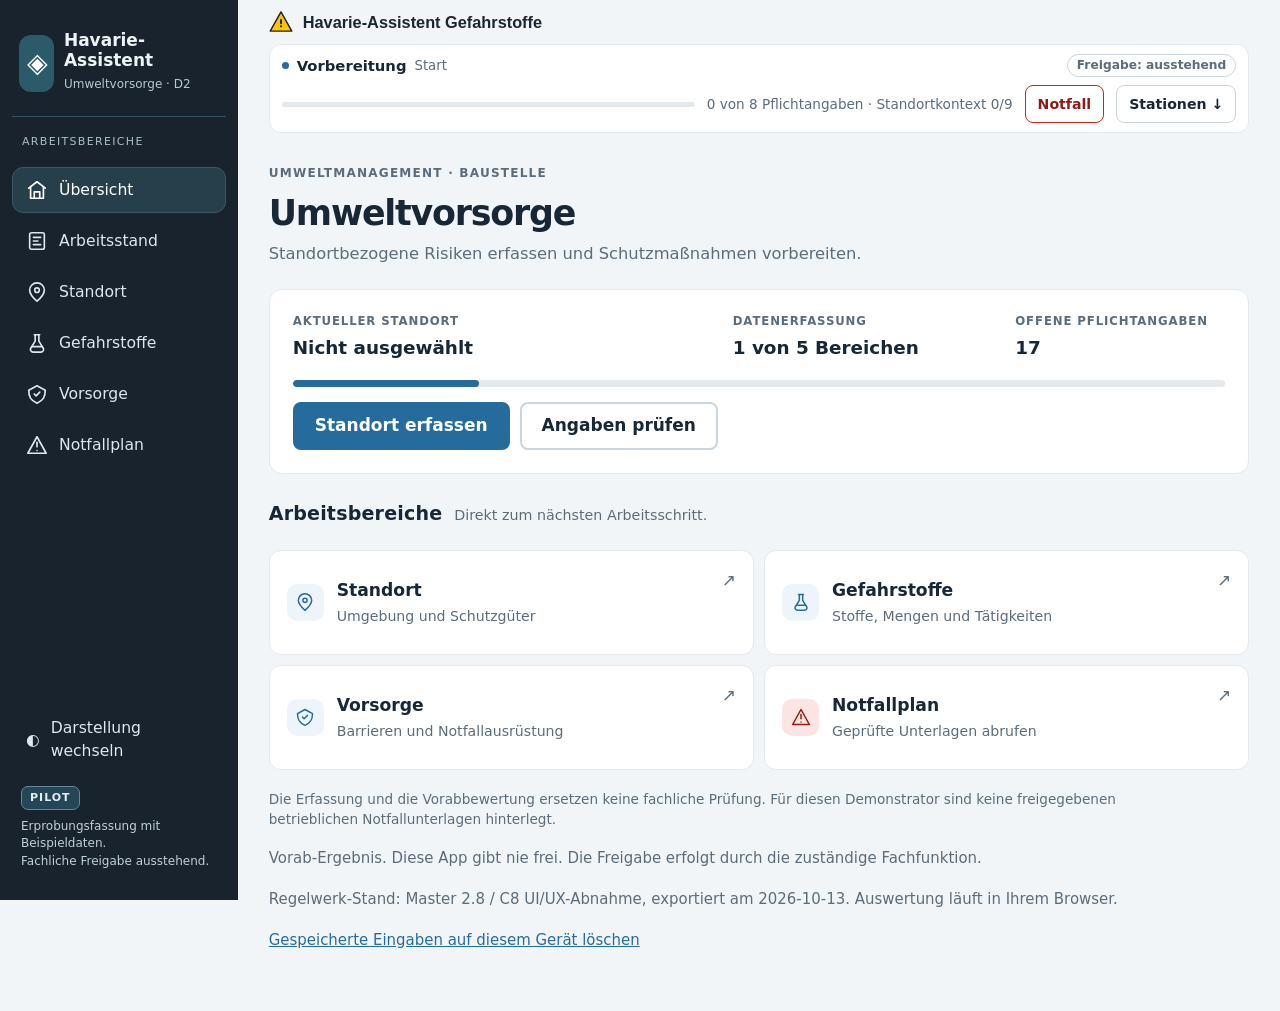
==== commit 7f74073e: "Add Arbeitsstand navigation below Übersicht in V3 only" ====
--- a/assistent-v3/index.html
+++ b/assistent-v3/index.html
@@ -3,7 +3,7 @@
 <head>
 <meta charset="utf-8">
 <meta name="viewport" content="width=device-width, initial-scale=1">
-<title>Havarie-Assistent Gefahrstoffe</title>
+<title>Havarie-Assistent V3 · Arbeitsstand (Pilot)</title>
 <meta name="description" content="Gefahrstoff-Check vor dem Einsatz auf der Baustelle: Fragen beantworten, Vorab-Ergebnis erhalten. Beispieldaten, keine Freigabe.">
 <meta name="robots" content="noindex">
 <meta name="color-scheme" content="light dark">
@@ -12,6 +12,7 @@
 <link rel="stylesheet" href="assets/css/app.css">
 <link rel="stylesheet" href="assets/css/industrial.css?v=premium-20261014">
 <link rel="stylesheet" href="assets/css/report.css">
+<link rel="stylesheet" href="assets/css/workstand.css?v=20261014-v3a">
 </head>
 <body>
 <div id="app" class="app">
@@ -20,6 +21,7 @@
     <p class="industrial-nav-caption">ARBEITSBEREICHE</p>
     <nav class="industrial-side-nav" aria-label="Hauptbereiche">
       <button type="button" class="industrial-nav-item" data-act="go" data-to="start" aria-label="Übersicht"><svg aria-hidden="true" viewBox="0 0 24 24" fill="none" stroke="currentColor" stroke-linecap="round" stroke-linejoin="round" stroke-width="1.8"><path d="m3 10 9-7 9 7"/><path d="M5 9v12h14V9"/><path d="M9 21v-7h6v7"/></svg><span>Übersicht</span></button>
+      <button type="button" class="industrial-nav-item" data-act="go" data-to="arbeitsstand" aria-label="Arbeitsstand"><svg aria-hidden="true" viewBox="0 0 24 24" fill="none" stroke="currentColor" stroke-linecap="round" stroke-linejoin="round" stroke-width="1.8"><rect x="4" y="3" width="16" height="18" rx="2"/><path d="M8 8h8M8 12h5M8 16h8"/></svg><span>Arbeitsstand</span></button>
 <button type="button" class="industrial-nav-item" data-act="go" data-to="ort" aria-label="Standort"><svg aria-hidden="true" viewBox="0 0 24 24" fill="none" stroke="currentColor" stroke-linecap="round" stroke-linejoin="round" stroke-width="1.8"><path d="M20 10c0 5-8 12-8 12S4 15 4 10a8 8 0 1 1 16 0Z"/><circle cx="12" cy="10" r="2.5"/></svg><span>Standort</span></button>
 <button type="button" class="industrial-nav-item" data-act="go" data-to="stoff" aria-label="Gefahrstoffe"><svg aria-hidden="true" viewBox="0 0 24 24" fill="none" stroke="currentColor" stroke-linecap="round" stroke-linejoin="round" stroke-width="1.8"><path d="M9 3h6M10 3v7l-5 8a3 3 0 0 0 2.6 4h8.8a3 3 0 0 0 2.6-4l-5-8V3"/><path d="M7 16h10"/></svg><span>Gefahrstoffe</span></button>
 <button type="button" class="industrial-nav-item" data-act="go" data-to="ausruestung" aria-label="Vorsorge"><svg aria-hidden="true" viewBox="0 0 24 24" fill="none" stroke="currentColor" stroke-linecap="round" stroke-linejoin="round" stroke-width="1.8"><path d="M12 22c7-3 9-7 9-14l-9-5-9 5c0 7 2 11 9 14Z"/><path d="m9 12 2 2 4-4"/></svg><span>Vorsorge</span></button>
@@ -38,6 +40,7 @@
   </div>
   <nav class="industrial-bottom-nav" aria-label="Mobile Hauptnavigation">
     <button type="button" class="industrial-bottom-item" data-act="go" data-to="start" aria-label="Übersicht"><svg aria-hidden="true" viewBox="0 0 24 24" fill="none" stroke="currentColor" stroke-linecap="round" stroke-linejoin="round" stroke-width="1.8"><path d="m3 10 9-7 9 7"/><path d="M5 9v12h14V9"/><path d="M9 21v-7h6v7"/></svg><span>Übersicht</span></button>
+      <button type="button" class="industrial-bottom-item" data-act="go" data-to="arbeitsstand" aria-label="Arbeitsstand"><svg aria-hidden="true" viewBox="0 0 24 24" fill="none" stroke="currentColor" stroke-linecap="round" stroke-linejoin="round" stroke-width="1.8"><rect x="4" y="3" width="16" height="18" rx="2"/><path d="M8 8h8M8 12h5M8 16h8"/></svg><span>Arbeitsstand</span></button>
 <button type="button" class="industrial-bottom-item" data-act="go" data-to="ort" aria-label="Standort"><svg aria-hidden="true" viewBox="0 0 24 24" fill="none" stroke="currentColor" stroke-linecap="round" stroke-linejoin="round" stroke-width="1.8"><path d="M20 10c0 5-8 12-8 12S4 15 4 10a8 8 0 1 1 16 0Z"/><circle cx="12" cy="10" r="2.5"/></svg><span>Standort</span></button>
 <button type="button" class="industrial-bottom-item" data-act="go" data-to="stoff" aria-label="Gefahrstoffe"><svg aria-hidden="true" viewBox="0 0 24 24" fill="none" stroke="currentColor" stroke-linecap="round" stroke-linejoin="round" stroke-width="1.8"><path d="M9 3h6M10 3v7l-5 8a3 3 0 0 0 2.6 4h8.8a3 3 0 0 0 2.6-4l-5-8V3"/><path d="M7 16h10"/></svg><span>Gefahrstoffe</span></button>
 <button type="button" class="industrial-bottom-item" data-act="go" data-to="ausruestung" aria-label="Vorsorge"><svg aria-hidden="true" viewBox="0 0 24 24" fill="none" stroke="currentColor" stroke-linecap="round" stroke-linejoin="round" stroke-width="1.8"><path d="M12 22c7-3 9-7 9-14l-9-5-9 5c0 7 2 11 9 14Z"/><path d="m9 12 2 2 4-4"/></svg><span>Vorsorge</span></button>
@@ -56,6 +59,7 @@
 <script src="assets/js/views-stoff.js"></script>
 <script src="assets/js/views-result.js"></script>
 <script src="assets/js/industrial.js?v=premium-20261014"></script>
+<script src="assets/js/workstand.js?v=20261014-v3a"></script>
 <script src="assets/js/report-audit.js"></script>
 <script src="assets/js/report-controls.js"></script>
 <script src="assets/js/boot.js"></script>
